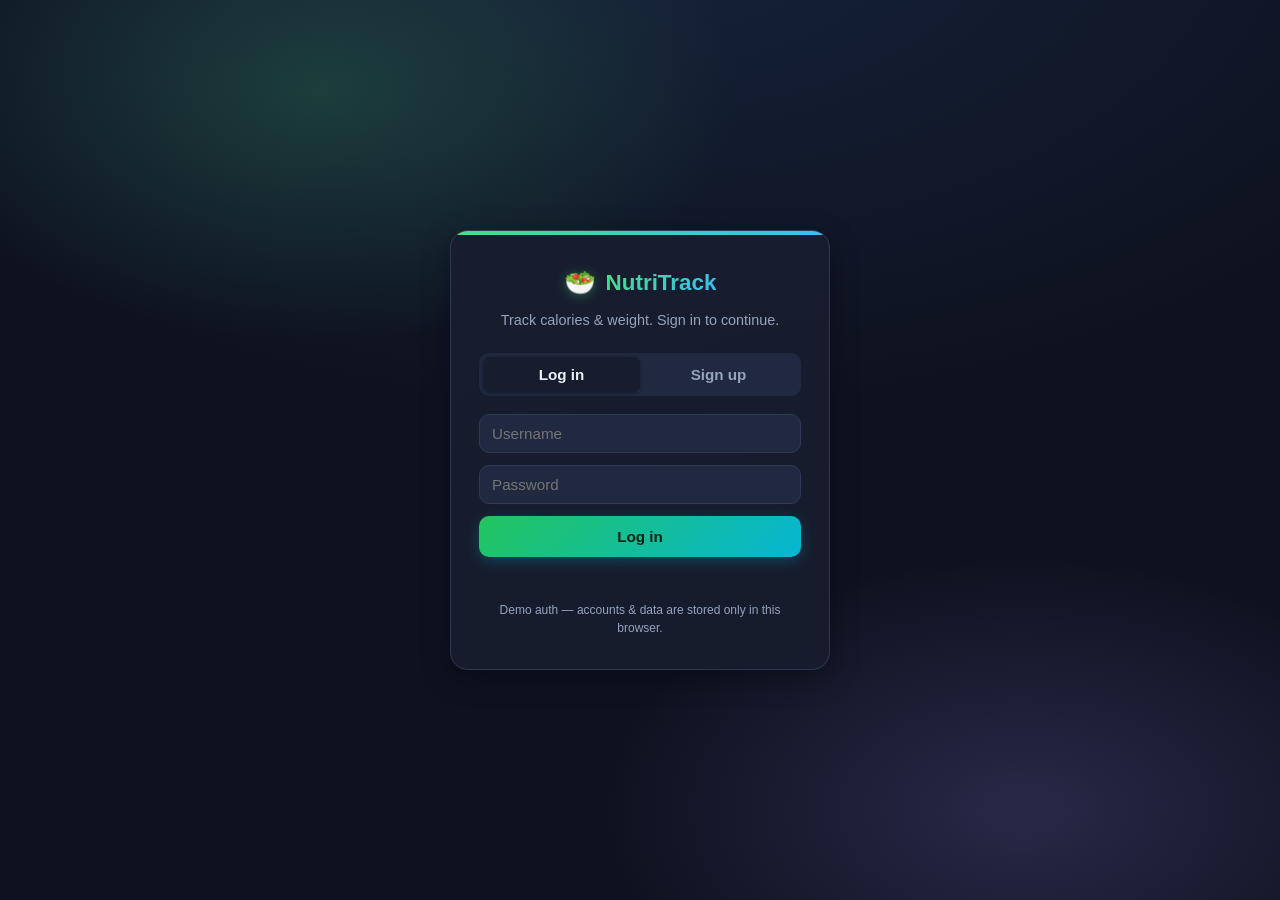
==== frontend/index.html @ 81130058 "Move static site into frontend/ ahead of containerisation" ====
<!DOCTYPE html>
<html lang="en">
<head>
  <meta charset="UTF-8" />
  <meta name="viewport" content="width=device-width, initial-scale=1.0" />
  <title>NutriTrack — Calorie &amp; Weight Tracker</title>
  <link rel="stylesheet" href="styles.css" />
</head>
<body>
  <!-- ===== Auth screen ===== -->
  <div id="authScreen" class="auth-screen">
    <div class="auth-card">
      <div class="auth-brand"><span class="logo">🥗</span><h1>NutriTrack</h1></div>
      <p class="auth-tagline">Track calories &amp; weight. Sign in to continue.</p>

      <div class="auth-tabs">
        <button class="auth-tab active" data-tab="login">Log in</button>
        <button class="auth-tab" data-tab="signup">Sign up</button>
      </div>

      <form id="loginForm" class="auth-form">
        <input type="text" id="loginUser" placeholder="Username" autocomplete="username" required />
        <input type="password" id="loginPass" placeholder="Password" autocomplete="current-password" required />
        <button type="submit" class="primary-btn wide">Log in</button>
        <p class="auth-error" id="loginError"></p>
      </form>

      <form id="signupForm" class="auth-form hidden">
        <input type="text" id="signupUser" placeholder="Username" autocomplete="username" required />
        <input type="password" id="signupPass" placeholder="Password (min 6 chars)" autocomplete="new-password" required />
        <input type="password" id="signupPass2" placeholder="Confirm password" autocomplete="new-password" required />
        <button type="submit" class="primary-btn wide">Create account</button>
        <p class="auth-error" id="signupError"></p>
      </form>

      <p class="auth-note">Demo auth — accounts &amp; data are stored only in this browser.</p>
    </div>
  </div>

  <!-- ===== App ===== -->
  <div id="app" class="hidden">
    <!-- Notification toast (login greeting, save errors, etc.) -->
    <div id="toast" class="toast hidden" role="status" aria-live="polite">
      <span class="toast-ico" id="toastIco">👋</span>
      <span class="toast-text" id="toastText"></span>
      <button class="toast-close" id="toastClose" aria-label="Dismiss">×</button>
    </div>

    <header class="topbar">
      <div class="brand">
        <span class="logo">🥗</span>
        <h1>NutriTrack</h1>
      </div>
      <div class="date-nav">
        <button id="prevDay" class="icon-btn" aria-label="Previous day">‹</button>
        <input type="date" id="datePicker" />
        <button id="nextDay" class="icon-btn" aria-label="Next day">›</button>
        <button id="todayBtn" class="ghost-btn">Today</button>
      </div>
      <div class="user-chip">
        <span class="avatar" id="userAvatar">U</span>
        <span id="userName">user</span>
        <button id="logoutBtn" class="ghost-btn">Log out</button>
      </div>
    </header>

    <!-- Tab navigation -->
    <nav class="tabbar" id="tabbar">
      <button class="tab-btn active" data-tab="today"><span class="tab-ico">📅</span>Today</button>
      <button class="tab-btn" data-tab="analytics"><span class="tab-ico">📈</span>Analytics</button>
      <button class="tab-btn" data-tab="settings"><span class="tab-ico">⚙️</span>Settings</button>
    </nav>

    <main>
      <!-- ===== TODAY ===== -->
      <section class="tab-panel active" id="tab-today">
        <!-- Summary cards -->
        <div class="cards">
          <div class="card">
            <div class="card-label">Consumed</div>
            <div class="card-value"><span id="consumed">0</span><span class="unit">kcal</span></div>
          </div>
          <div class="card">
            <div class="card-label">Goal</div>
            <div class="card-value"><span id="goalValue">2000</span><span class="unit">kcal</span></div>
          </div>
          <div class="card">
            <div class="card-label">Remaining</div>
            <div class="card-value"><span id="remaining">2000</span><span class="unit">kcal</span></div>
          </div>
          <div class="card progress-card">
            <div class="card-label">Daily progress</div>
            <div class="progress-track"><div id="progressBar" class="progress-fill"></div></div>
            <div id="progressText" class="progress-text">0%</div>
          </div>
        </div>

        <div class="columns">
          <!-- Food log -->
          <section class="panel">
            <h2>Food log</h2>
            <form id="foodForm" class="inline-form">
              <input type="text" id="foodName" placeholder="Food (e.g. Banana)" required />
              <input type="number" id="foodCals" placeholder="kcal" min="0" step="1" required />
              <button type="submit" class="primary-btn">Add</button>
            </form>
            <ul id="foodList" class="entry-list"></ul>
            <p id="foodEmpty" class="empty">No food logged for this day yet.</p>
          </section>

          <!-- Weight & BMI -->
          <section class="panel">
            <h2>Weight</h2>
            <form id="weightForm" class="inline-form">
              <input type="number" id="weightValue" placeholder="Weight" min="0" step="0.1" required />
              <select id="weightUnit">
                <option value="kg">kg</option>
                <option value="lb">lb</option>
              </select>
              <button type="submit" class="primary-btn">Log</button>
            </form>

            <div class="weight-stats">
              <div><span class="stat-num" id="latestWeight">—</span><span class="stat-cap">Latest</span></div>
              <div><span class="stat-num" id="weightChange">—</span><span class="stat-cap">Change</span></div>
            </div>

            <!-- BMI gauge -->
            <div class="bmi-card">
              <div class="bmi-head">
                <span class="bmi-title">Body Mass Index</span>
                <span class="bmi-cat-badge" id="bmiCategory">BMI</span>
              </div>
              <div class="bmi-num"><span id="bmiValue">—</span></div>
              <div class="bmi-scale">
                <span class="bmi-zone under"></span>
                <span class="bmi-zone normal"></span>
                <span class="bmi-zone over"></span>
                <span class="bmi-zone obese"></span>
                <span class="bmi-marker" id="bmiMarker"></span>
              </div>
              <div class="bmi-legend">
                <span><i class="dot-under"></i>Under</span>
                <span><i class="dot-normal"></i>Normal</span>
                <span><i class="dot-over"></i>Over</span>
                <span><i class="dot-obese"></i>Obese</span>
              </div>
            </div>

            <div class="chart-wrap">
              <svg id="weightChart" viewBox="0 0 400 180" preserveAspectRatio="none"></svg>
              <p id="weightEmpty" class="empty">Log your weight to see a trend.</p>
            </div>
          </section>
        </div>
      </section>

      <!-- ===== ANALYTICS ===== -->
      <section class="tab-panel" id="tab-analytics">
        <section class="panel">
          <div class="panel-head">
            <h2>Analytics</h2>
            <div class="range-toggle" id="rangeToggle">
              <button data-range="7">7d</button>
              <button data-range="14" class="active">14d</button>
              <button data-range="30">30d</button>
            </div>
          </div>

          <div class="stat-grid" id="statGrid"></div>

          <h3 class="sub">Calorie intake</h3>
          <div class="chart-wrap">
            <svg id="calorieChart" viewBox="0 0 600 220"></svg>
            <p id="calorieEmpty" class="empty">Log some food to see calorie trends.</p>
          </div>

          <h3 class="sub">Weight trend <span class="muted-inline">(line = weight, dashed = 7-day average)</span></h3>
          <div class="chart-wrap">
            <svg id="weightTrendChart" viewBox="0 0 600 220"></svg>
            <p id="weightTrendEmpty" class="empty">Log weight on a few days to see the trend.</p>
          </div>
        </section>
      </section>

      <!-- ===== SETTINGS ===== -->
      <section class="tab-panel" id="tab-settings">
        <section class="panel">
          <h2>Settings</h2>
          <form id="settingsForm" class="settings-form">
            <div class="settings-grid">
              <label class="field">Daily calorie goal
                <input type="number" id="goalInput" min="0" step="50" />
              </label>
              <label class="field">Height (cm)
                <input type="number" id="heightInput" min="0" step="0.1" />
              </label>
              <label class="field">Target weight (optional)
                <input type="number" id="targetWeightInput" min="0" step="0.1" />
              </label>
            </div>
            <div class="settings-actions">
              <button type="submit" class="primary-btn">Save</button>
              <button type="button" id="exportBtn" class="ghost-btn">Export data</button>
            </div>
          </form>
          <div class="danger-zone">
            <div>
              <div class="danger-title">Clear my data</div>
              <p class="danger-desc">Permanently delete all tracked food &amp; weight for this account.</p>
            </div>
            <button type="button" id="clearBtn" class="danger-btn">Clear my data</button>
          </div>
        </section>
      </section>
    </main>
  </div>

  <script src="log.js"></script>
  <script src="auth.js"></script>
  <script src="app.js"></script>
</body>
</html>
---- frontend/styles.css ----
:root {
  --bg: #0e1220;
  --surface: #171d2e;
  --surface-2: #202940;
  --border: #2e3a55;
  --text: #eaf0f7;
  --muted: #95a3bd;
  --accent: #4ade80;
  --accent-dim: #22c55e;
  --danger: #f87171;
  --warn: #f59e0b;
  --info: #60a5fa;
  --violet: #a78bfa;
  --pink: #f472b6;
  --cyan: #38bdf8;
  /* Signature gradients */
  --grad-brand: linear-gradient(135deg, #4ade80, #38bdf8);
  --grad-primary: linear-gradient(135deg, #22c55e, #06b6d4);
  --grad-violet: linear-gradient(135deg, #a78bfa, #f472b6);
  --grad-warm: linear-gradient(135deg, #f59e0b, #f472b6);
  --radius: 14px;
  --radius-sm: 10px;
  --shadow: 0 8px 28px rgba(0, 0, 0, 0.35);
  --maxw: 1040px;
}

* { box-sizing: border-box; margin: 0; padding: 0; }

body {
  font-family: -apple-system, BlinkMacSystemFont, "Segoe UI", Roboto, Helvetica, Arial, sans-serif;
  background:
    radial-gradient(900px 500px at 12% -8%, rgba(74, 222, 128, 0.10), transparent 60%),
    radial-gradient(900px 500px at 100% 0%, rgba(56, 189, 248, 0.10), transparent 55%),
    radial-gradient(1000px 700px at 50% 120%, rgba(167, 139, 250, 0.08), transparent 60%),
    var(--bg);
  background-attachment: fixed;
  color: var(--text);
  line-height: 1.5;
  min-height: 100vh;
}

/* ===== Topbar ===== */
.topbar {
  display: flex;
  align-items: center;
  justify-content: space-between;
  flex-wrap: wrap;
  gap: 12px;
  padding: 16px 24px;
  background: linear-gradient(180deg, rgba(32, 41, 64, 0.75), rgba(23, 29, 46, 0.9));
  backdrop-filter: blur(6px);
  border-bottom: 1px solid var(--border);
  box-shadow: 0 1px 0 rgba(255, 255, 255, 0.03);
}

.brand { display: flex; align-items: center; gap: 10px; }
.brand h1 {
  font-size: 1.35rem; font-weight: 800; letter-spacing: -0.5px;
  background: var(--grad-brand);
  -webkit-background-clip: text; background-clip: text;
  -webkit-text-fill-color: transparent; color: transparent;
}
.logo { font-size: 1.6rem; filter: drop-shadow(0 2px 6px rgba(74, 222, 128, 0.35)); }

.date-nav { display: flex; align-items: center; gap: 8px; }

/* ===== Tab bar ===== */
.tabbar {
  display: flex;
  gap: 4px;
  max-width: var(--maxw);
  margin: 0 auto;
  padding: 12px 24px 0;
  overflow-x: auto;
  scrollbar-width: none;
}
.tabbar::-webkit-scrollbar { display: none; }
.tab-btn {
  display: inline-flex;
  align-items: center;
  gap: 7px;
  background: transparent;
  color: var(--muted);
  font-size: 0.95rem;
  font-weight: 600;
  padding: 11px 18px;
  border-radius: var(--radius-sm) var(--radius-sm) 0 0;
  border-bottom: 2px solid transparent;
  white-space: nowrap;
  transition: color 0.15s ease, background 0.15s ease;
}
.tab-btn:hover { color: var(--text); background: var(--surface); }
.tab-btn.active { color: var(--cyan); border-bottom-color: var(--cyan); background: var(--surface); }
.tab-ico { font-size: 1rem; }

main {
  max-width: var(--maxw);
  margin: 0 auto;
  padding: 24px;
}

/* ===== Tab panels ===== */
.tab-panel { display: none; flex-direction: column; gap: 24px; }
.tab-panel.active { display: flex; }

/* ===== Cards ===== */
.cards {
  display: grid;
  grid-template-columns: repeat(4, 1fr);
  gap: 16px;
}
.card {
  position: relative;
  background: linear-gradient(160deg, var(--surface), rgba(23, 29, 46, 0.7));
  border: 1px solid var(--border);
  border-radius: var(--radius);
  padding: 18px;
  box-shadow: var(--shadow);
  overflow: hidden;
  transition: transform 0.18s ease, border-color 0.18s ease;
}
.card::before {
  content: ""; position: absolute; inset: 0 0 auto 0; height: 3px;
  background: var(--grad-brand);
}
.card:hover { transform: translateY(-2px); border-color: #3c4c6f; }
/* Distinct accent per summary card */
.card:nth-child(1)::before { background: var(--grad-primary); }
.card:nth-child(2)::before { background: var(--grad-violet); }
.card:nth-child(3)::before { background: var(--grad-warm); }
.card:nth-child(4)::before { background: linear-gradient(135deg, #38bdf8, #4ade80); }
.card:nth-child(2) .card-value { color: var(--violet); }
.card:nth-child(3) .card-value { color: var(--warn); }
.card-label { color: var(--muted); font-size: 0.8rem; text-transform: uppercase; letter-spacing: 0.5px; }
.card-value { font-size: 1.8rem; font-weight: 700; margin-top: 6px; }
.card-value .unit { font-size: 0.9rem; color: var(--muted); font-weight: 500; margin-left: 4px; }

.progress-card { display: flex; flex-direction: column; }
.progress-track { height: 10px; background: var(--surface-2); border-radius: 6px; margin: 14px 0 8px; overflow: hidden; }
.progress-fill { height: 100%; width: 0; background: linear-gradient(90deg, #22c55e, #38bdf8); border-radius: 6px; transition: width 0.4s ease; box-shadow: 0 0 12px rgba(56, 189, 248, 0.5); }
.progress-fill.over { background: linear-gradient(90deg, var(--warn), var(--danger)); }
.progress-text { font-size: 0.85rem; color: var(--muted); }

/* ===== Layout columns ===== */
.columns { display: grid; grid-template-columns: 1fr 1fr; gap: 24px; align-items: start; }

.panel {
  background: var(--surface);
  border: 1px solid var(--border);
  border-radius: var(--radius);
  padding: 20px;
  box-shadow: var(--shadow);
}
.panel h2 {
  font-size: 1.05rem; margin-bottom: 16px; font-weight: 700;
  display: flex; align-items: center; gap: 10px;
}
.panel h2::before {
  content: ""; width: 4px; height: 1.05rem; border-radius: 3px;
  background: var(--grad-brand);
}

/* ===== Forms ===== */
.inline-form { display: flex; flex-wrap: wrap; gap: 10px; align-items: flex-end; }
input, select {
  background: var(--surface-2);
  border: 1px solid var(--border);
  color: var(--text);
  padding: 10px 12px;
  border-radius: var(--radius-sm);
  font-size: 0.95rem;
  outline: none;
}
input:focus, select:focus { border-color: var(--cyan); box-shadow: 0 0 0 3px rgba(56, 189, 248, 0.18); }
#foodName { flex: 1 1 140px; }
#foodCals, #weightValue { width: 90px; }
input[type="date"] { color-scheme: dark; }

.field { display: flex; flex-direction: column; gap: 6px; font-size: 0.85rem; color: var(--muted); }
.field input { color: var(--text); }

/* ===== Buttons ===== */
button { cursor: pointer; font-size: 0.95rem; border-radius: var(--radius-sm); border: none; font-family: inherit; }
.primary-btn {
  background: var(--grad-primary); color: #04210f; font-weight: 700; padding: 10px 18px;
  box-shadow: 0 4px 14px rgba(6, 182, 212, 0.28);
  transition: filter 0.15s ease, transform 0.15s ease;
}
.primary-btn:hover { filter: brightness(1.08); transform: translateY(-1px); }
.primary-btn:active { transform: translateY(0); }
.ghost-btn { background: transparent; color: var(--text); border: 1px solid var(--border); padding: 9px 14px; }
.ghost-btn:hover { background: var(--surface-2); }
.danger-btn { background: transparent; color: var(--danger); border: 1px solid var(--danger); padding: 9px 14px; }
.danger-btn:hover { background: rgba(248, 113, 113, 0.12); }
.icon-btn { background: var(--surface-2); color: var(--text); width: 34px; height: 34px; font-size: 1.2rem; line-height: 1; }
.icon-btn:hover { background: var(--border); }

/* ===== Entry list ===== */
.entry-list { list-style: none; margin-top: 14px; display: flex; flex-direction: column; gap: 8px; }
.entry {
  display: flex; align-items: center; justify-content: space-between;
  background: var(--surface-2); border-radius: var(--radius-sm); padding: 10px 14px;
}
.entry-name { font-weight: 500; }
.entry-cals { color: var(--muted); margin-left: auto; margin-right: 12px; }
.entry-del { background: transparent; color: var(--muted); font-size: 1.1rem; padding: 0 4px; }
.entry-del:hover { color: var(--danger); }

.empty { color: var(--muted); font-size: 0.88rem; margin-top: 14px; font-style: italic; }

/* ===== Weight stats ===== */
.weight-stats { display: flex; gap: 28px; margin: 16px 0; }
.weight-stats div { display: flex; flex-direction: column; }
.stat-num { font-size: 1.4rem; font-weight: 700; }
.stat-cap { font-size: 0.75rem; color: var(--muted); text-transform: uppercase; letter-spacing: 0.5px; }
.up { color: var(--danger); }
.down { color: var(--accent); }

/* ===== BMI gauge ===== */
.bmi-card {
  background: var(--surface-2);
  border: 1px solid var(--border);
  border-radius: var(--radius);
  padding: 16px;
  margin: 4px 0 18px;
}
.bmi-head { display: flex; align-items: center; justify-content: space-between; }
.bmi-title { font-size: 0.75rem; text-transform: uppercase; letter-spacing: 0.5px; color: var(--muted); font-weight: 600; }
.bmi-cat-badge {
  font-size: 0.75rem; font-weight: 700; padding: 3px 10px; border-radius: 999px;
  background: var(--border); color: var(--muted);
}
.bmi-cat-badge.under  { background: rgba(96, 165, 250, 0.18); color: #60a5fa; }
.bmi-cat-badge.normal { background: rgba(74, 222, 128, 0.18); color: var(--accent); }
.bmi-cat-badge.over   { background: rgba(245, 158, 11, 0.18); color: var(--warn); }
.bmi-cat-badge.obese  { background: rgba(248, 113, 113, 0.18); color: var(--danger); }

.bmi-num { font-size: 2.2rem; font-weight: 800; line-height: 1.1; margin: 6px 0 14px; letter-spacing: -1px; }

.bmi-scale { position: relative; display: flex; height: 8px; border-radius: 6px; overflow: hidden; }
.bmi-zone { height: 100%; }
.bmi-zone.under  { width: 14%; background: #60a5fa; }
.bmi-zone.normal { width: 26%; background: var(--accent); }
.bmi-zone.over   { width: 20%; background: var(--warn); }
.bmi-zone.obese  { width: 40%; background: var(--danger); }
.bmi-marker {
  position: absolute; top: 50%; left: 0;
  width: 14px; height: 14px; border-radius: 50%;
  background: #fff; border: 2px solid var(--bg);
  transform: translate(-50%, -50%);
  box-shadow: 0 1px 4px rgba(0,0,0,0.5);
  transition: left 0.4s ease;
  display: none;
}
.bmi-legend { display: flex; flex-wrap: wrap; gap: 14px; margin-top: 12px; font-size: 0.72rem; color: var(--muted); }
.bmi-legend span { display: inline-flex; align-items: center; gap: 5px; }
.bmi-legend i { width: 9px; height: 9px; border-radius: 50%; display: inline-block; }
.dot-under  { background: #60a5fa; }
.dot-normal { background: var(--accent); }
.dot-over   { background: var(--warn); }
.dot-obese  { background: var(--danger); }

/* ===== Charts ===== */
.chart-wrap { position: relative; }
#weightChart { width: 100%; height: 180px; display: block; }
#weightChart .line { fill: none; stroke: var(--accent); stroke-width: 2.5; }
#weightChart .area { fill: rgba(74, 222, 128, 0.12); }
#weightChart .dot { fill: var(--accent); }
#weightChart .grid { stroke: var(--border); stroke-width: 1; }

/* ===== Utility ===== */
.hidden { display: none !important; }

/* ===== Auth screen ===== */
.auth-screen {
  position: fixed;
  inset: 0;
  display: flex;
  align-items: center;
  justify-content: center;
  padding: 24px;
  background:
    radial-gradient(700px 420px at 25% 10%, rgba(74, 222, 128, 0.18), transparent 60%),
    radial-gradient(700px 420px at 80% 90%, rgba(167, 139, 250, 0.18), transparent 60%),
    radial-gradient(900px 500px at 50% -10%, #16223a, var(--bg));
}
.auth-card {
  position: relative;
  width: 100%;
  max-width: 380px;
  background: linear-gradient(160deg, var(--surface), rgba(23, 29, 46, 0.85));
  border: 1px solid var(--border);
  border-radius: 18px;
  padding: 32px 28px;
  box-shadow: var(--shadow);
  overflow: hidden;
}
.auth-card::before {
  content: ""; position: absolute; inset: 0 0 auto 0; height: 4px;
  background: var(--grad-brand);
}
.auth-brand { display: flex; align-items: center; gap: 10px; justify-content: center; }
.auth-brand h1 {
  font-size: 1.4rem; font-weight: 800;
  background: var(--grad-brand);
  -webkit-background-clip: text; background-clip: text;
  -webkit-text-fill-color: transparent; color: transparent;
}
.auth-tagline { text-align: center; color: var(--muted); font-size: 0.9rem; margin: 8px 0 22px; }

.auth-tabs { display: flex; background: var(--surface-2); border-radius: var(--radius-sm); padding: 4px; margin-bottom: 18px; }
.auth-tab {
  flex: 1; background: transparent; color: var(--muted);
  padding: 9px; font-weight: 600; border-radius: 7px;
}
.auth-tab.active { background: var(--surface); color: var(--text); box-shadow: 0 1px 4px rgba(0,0,0,0.3); }

.auth-form { display: flex; flex-direction: column; gap: 12px; }
.auth-form input { width: 100%; }
.wide { width: 100%; padding: 12px; }
.auth-error { color: var(--danger); font-size: 0.85rem; min-height: 1em; text-align: center; }
.auth-note { color: var(--muted); font-size: 0.75rem; text-align: center; margin-top: 18px; }

/* ===== User chip ===== */
.user-chip { display: flex; align-items: center; gap: 10px; }
.avatar {
  width: 32px; height: 32px; border-radius: 50%;
  background: var(--grad-violet); color: #1a0b2e;
  display: flex; align-items: center; justify-content: center;
  font-weight: 700; font-size: 0.95rem;
  box-shadow: 0 2px 10px rgba(167, 139, 250, 0.4);
}
#userName { font-weight: 600; font-size: 0.9rem; }

/* ===== Analytics ===== */
.panel-head { display: flex; align-items: center; justify-content: space-between; margin-bottom: 16px; }
.panel-head h2 { margin-bottom: 0; }
.range-toggle { display: flex; background: var(--surface-2); border-radius: 9px; padding: 3px; }
.range-toggle button { background: transparent; color: var(--muted); padding: 6px 12px; font-size: 0.8rem; font-weight: 600; }
.range-toggle button.active { background: var(--surface); color: var(--text); }

.sub { font-size: 0.9rem; font-weight: 600; color: var(--text); margin: 22px 0 10px; }
.muted-inline { color: var(--muted); font-weight: 400; font-size: 0.78rem; }

.stat-grid { display: grid; grid-template-columns: repeat(3, 1fr); gap: 12px; }
.stat-tile {
  position: relative; background: var(--surface-2); border-radius: 11px; padding: 14px;
  border: 1px solid var(--border); overflow: hidden;
}
.stat-tile::before { content: ""; position: absolute; inset: 0 auto 0 0; width: 3px; background: var(--grad-brand); }
.stat-tile:nth-child(3n+1)::before { background: linear-gradient(180deg, #4ade80, #22c55e); }
.stat-tile:nth-child(3n+2)::before { background: linear-gradient(180deg, #38bdf8, #60a5fa); }
.stat-tile:nth-child(3n+3)::before { background: linear-gradient(180deg, #a78bfa, #f472b6); }
.stat-tile-val { font-size: 1.5rem; font-weight: 700; }
.stat-tile-unit { font-size: 0.8rem; color: var(--muted); font-weight: 500; }
.stat-tile-lbl { font-size: 0.75rem; color: var(--muted); text-transform: uppercase; letter-spacing: 0.4px; margin-top: 4px; }

#calorieChart, #weightTrendChart { width: 100%; height: 220px; display: block; }
.bar { fill: var(--cyan); }
.bar.over { fill: var(--pink); }
.goal-line { stroke: var(--muted); stroke-width: 1.5; stroke-dasharray: 5 4; }
.goal-text { fill: var(--muted); }
.axis { fill: var(--muted); font-size: 10px; }
.ma-line { fill: none; stroke: #facc15; stroke-width: 2; stroke-dasharray: 5 4; }

/* ===== Settings ===== */
.settings-form { display: flex; flex-direction: column; gap: 18px; }
.settings-grid { display: grid; grid-template-columns: repeat(3, 1fr); gap: 16px; }
.settings-grid .field input { width: 100%; }
.settings-actions { display: flex; gap: 10px; flex-wrap: wrap; }
.danger-zone {
  display: flex; align-items: center; justify-content: space-between; gap: 16px;
  margin-top: 20px; padding: 16px; flex-wrap: wrap;
  border: 1px solid rgba(248, 113, 113, 0.35); border-radius: var(--radius);
  background: rgba(248, 113, 113, 0.05);
}
.danger-title { font-weight: 600; font-size: 0.95rem; }
.danger-desc { color: var(--muted); font-size: 0.82rem; margin-top: 2px; }

/* ===== Responsive ===== */
@media (max-width: 760px) {
  .cards { grid-template-columns: repeat(2, 1fr); }
  .columns { grid-template-columns: 1fr; }
  .stat-grid { grid-template-columns: repeat(2, 1fr); }
  .settings-grid { grid-template-columns: 1fr; }
  .topbar { flex-direction: column; align-items: stretch; }
  .date-nav { justify-content: center; }
  .user-chip { justify-content: center; }
  main { padding: 18px; }
  .tabbar { padding: 12px 18px 0; }
}

@media (max-width: 420px) {
  .cards { grid-template-columns: 1fr; }
  .stat-grid { grid-template-columns: 1fr; }
}

/* ===== Welcome toast ===== */
.toast {
  position: fixed;
  top: 20px;
  left: 50%;
  z-index: 50;
  display: flex;
  align-items: center;
  gap: 10px;
  max-width: calc(100vw - 32px);
  padding: 12px 14px 12px 16px;
  background: var(--surface-2);
  border: 1px solid var(--border);
  border-left: 3px solid var(--accent);
  border-radius: var(--radius-sm);
  box-shadow: var(--shadow);
  transform: translateX(-50%) translateY(-12px);
  opacity: 0;
  transition: opacity 0.25s ease, transform 0.25s ease;
}
.toast.show {
  opacity: 1;
  transform: translateX(-50%) translateY(0);
}
.toast.hidden { display: none; }
.toast.error { border-left-color: var(--danger); }
.toast-ico { font-size: 1.2rem; }
.toast-text { font-size: 0.92rem; font-weight: 600; }
.toast-close {
  margin-left: 4px;
  border: none;
  background: transparent;
  color: var(--muted);
  font-size: 1.2rem;
  line-height: 1;
  cursor: pointer;
  padding: 0 2px;
}
.toast-close:hover { color: var(--text); }
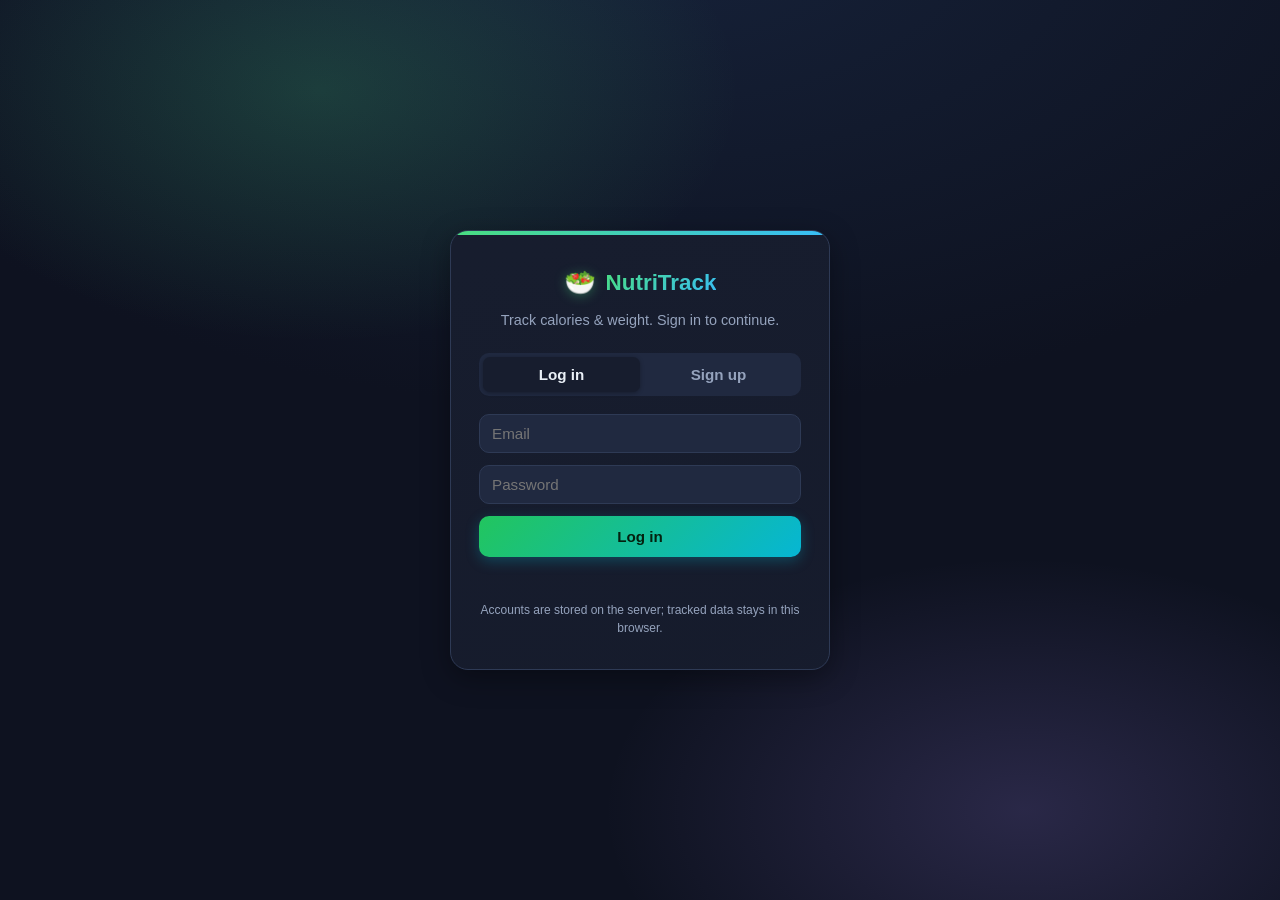
==== commit d4dcc1ec: "Rewrite auth.js to use backend API instead of localStorage" ====
--- a/frontend/index.html
+++ b/frontend/index.html
@@ -19,21 +19,21 @@
       </div>
 
       <form id="loginForm" class="auth-form">
-        <input type="text" id="loginUser" placeholder="Username" autocomplete="username" required />
+        <input type="email" id="loginEmail" placeholder="Email" autocomplete="email" required />
         <input type="password" id="loginPass" placeholder="Password" autocomplete="current-password" required />
         <button type="submit" class="primary-btn wide">Log in</button>
-        <p class="auth-error" id="loginError"></p>
+        <p class="auth-error" id="loginError" role="alert" aria-live="polite"></p>
       </form>
 
       <form id="signupForm" class="auth-form hidden">
-        <input type="text" id="signupUser" placeholder="Username" autocomplete="username" required />
-        <input type="password" id="signupPass" placeholder="Password (min 6 chars)" autocomplete="new-password" required />
+        <input type="email" id="signupEmail" placeholder="Email" autocomplete="email" required />
+        <input type="password" id="signupPass" placeholder="Password (min 8 chars)" autocomplete="new-password" minlength="8" required />
         <input type="password" id="signupPass2" placeholder="Confirm password" autocomplete="new-password" required />
         <button type="submit" class="primary-btn wide">Create account</button>
-        <p class="auth-error" id="signupError"></p>
+        <p class="auth-error" id="signupError" role="alert" aria-live="polite"></p>
       </form>
 
-      <p class="auth-note">Demo auth — accounts &amp; data are stored only in this browser.</p>
+      <p class="auth-note">Accounts are stored on the server; tracked data stays in this browser.</p>
     </div>
   </div>
 
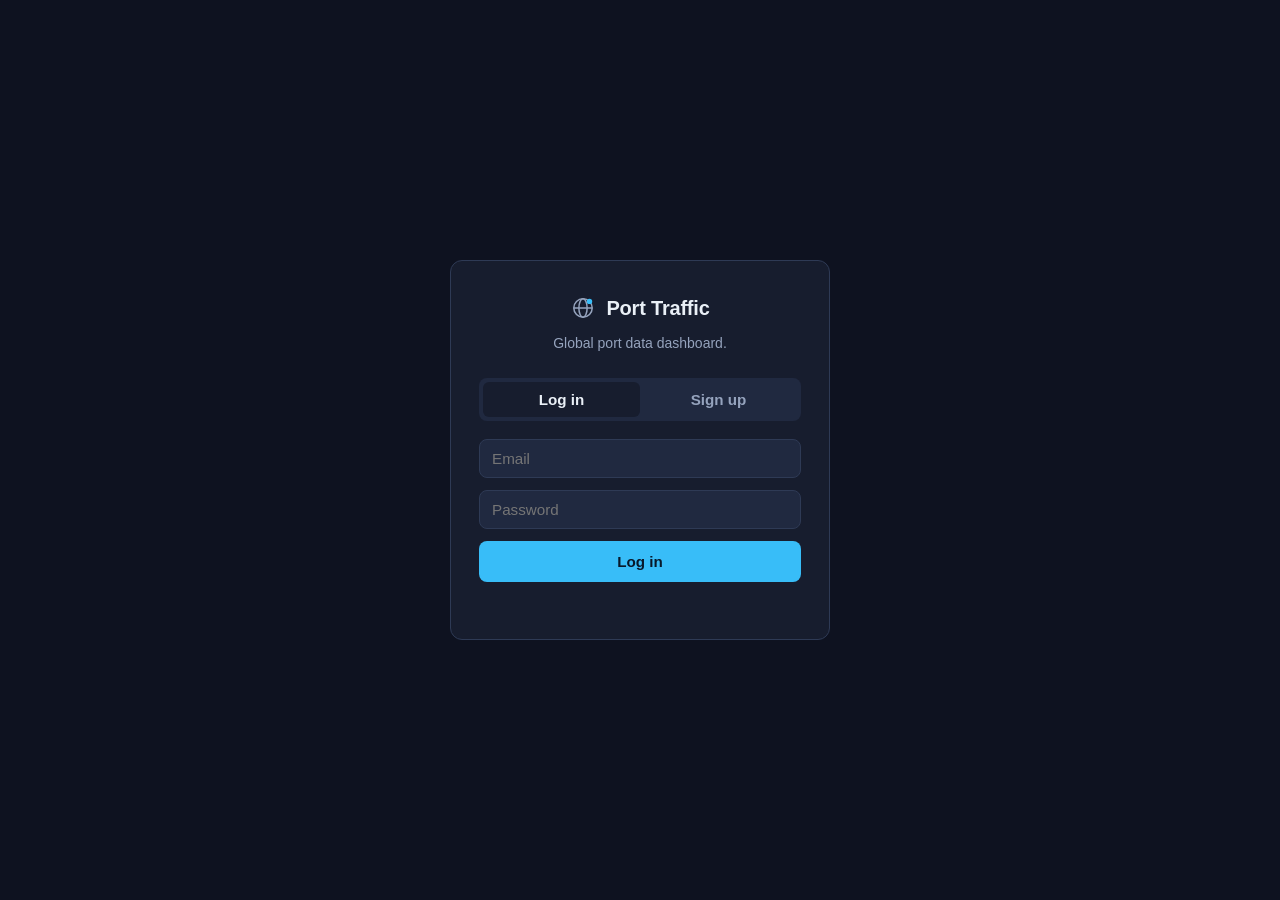
==== commit 78920d8b: "Rebrand auth screen, add country modal and comparison card - Auth screen and log.js rebranded from N" ====
--- a/frontend/index.html
+++ b/frontend/index.html
@@ -3,15 +3,23 @@
 <head>
   <meta charset="UTF-8" />
   <meta name="viewport" content="width=device-width, initial-scale=1.0" />
-  <title>NutriTrack — Calorie &amp; Weight Tracker</title>
+  <title>Port Traffic — Global Port Data</title>
   <link rel="stylesheet" href="styles.css" />
 </head>
 <body>
   <!-- ===== Auth screen ===== -->
   <div id="authScreen" class="auth-screen">
     <div class="auth-card">
-      <div class="auth-brand"><span class="logo">🥗</span><h1>NutriTrack</h1></div>
-      <p class="auth-tagline">Track calories &amp; weight. Sign in to continue.</p>
+      <div class="auth-brand">
+        <span class="logo"><svg viewBox="0 0 24 24" fill="none" aria-hidden="true">
+            <circle cx="12" cy="12" r="8.5" class="mark-globe" />
+            <ellipse cx="12" cy="12" rx="3.8" ry="8.5" class="mark-globe" />
+            <path d="M3.6 12h16.8" class="mark-globe" />
+            <circle cx="18" cy="5.9" r="2.5" class="mark-node" />
+          </svg></span>
+        <h1>Port Traffic</h1>
+      </div>
+      <p class="auth-tagline">Global port data dashboard.</p>
 
       <div class="auth-tabs">
         <button class="auth-tab active" data-tab="login">Log in</button>
@@ -32,8 +40,6 @@
         <button type="submit" class="primary-btn wide">Create account</button>
         <p class="auth-error" id="signupError" role="alert" aria-live="polite"></p>
       </form>
-
-      <p class="auth-note">Accounts are stored on the server; tracked data stays in this browser.</p>
     </div>
   </div>
 
@@ -48,176 +54,82 @@
 
     <header class="topbar">
       <div class="brand">
-        <span class="logo">🥗</span>
-        <h1>NutriTrack</h1>
+        <span class="brand-mark"><svg viewBox="0 0 24 24" fill="none" aria-hidden="true">
+          <circle cx="12" cy="12" r="8.5" class="mark-globe" />
+          <ellipse cx="12" cy="12" rx="3.8" ry="8.5" class="mark-globe" />
+          <path d="M3.6 12h16.8" class="mark-globe" />
+          <circle cx="18" cy="5.9" r="2.5" class="mark-node" />
+        </svg></span>
+        <span class="brand-name">Port Traffic</span>
       </div>
-      <div class="date-nav">
-        <button id="prevDay" class="icon-btn" aria-label="Previous day">‹</button>
-        <input type="date" id="datePicker" />
-        <button id="nextDay" class="icon-btn" aria-label="Next day">›</button>
-        <button id="todayBtn" class="ghost-btn">Today</button>
-      </div>
-      <div class="user-chip">
+      <div class="topbar-right">
         <span class="avatar" id="userAvatar">U</span>
         <span id="userName">user</span>
         <button id="logoutBtn" class="ghost-btn">Log out</button>
       </div>
     </header>
 
-    <!-- Tab navigation -->
-    <nav class="tabbar" id="tabbar">
-      <button class="tab-btn active" data-tab="today"><span class="tab-ico">📅</span>Today</button>
-      <button class="tab-btn" data-tab="analytics"><span class="tab-ico">📈</span>Analytics</button>
-      <button class="tab-btn" data-tab="settings"><span class="tab-ico">⚙️</span>Settings</button>
-    </nav>
+    <main>
+      <section class="panel">
+        <h2>Container throughput by country</h2>
+        <p class="panel-sub" id="chartSub">Loading&hellip;</p>
+        <div class="chart-controls">
+          <select id="regionFilter" aria-label="Filter by region">
+            <option value="">All regions</option>
+          </select>
+          <input type="search" id="countrySearch" aria-label="Find a country"
+                 placeholder="Find a country&hellip;" autocomplete="off" />
+        </div>
+        <svg id="topCountriesChart" viewBox="0 0 600 320"></svg>
+      </section>
 
-    <main>
-      <!-- ===== TODAY ===== -->
-      <section class="tab-panel active" id="tab-today">
-        <!-- Summary cards -->
-        <div class="cards">
-          <div class="card">
-            <div class="card-label">Consumed</div>
-            <div class="card-value"><span id="consumed">0</span><span class="unit">kcal</span></div>
-          </div>
-          <div class="card">
-            <div class="card-label">Goal</div>
-            <div class="card-value"><span id="goalValue">2000</span><span class="unit">kcal</span></div>
-          </div>
-          <div class="card">
-            <div class="card-label">Remaining</div>
-            <div class="card-value"><span id="remaining">2000</span><span class="unit">kcal</span></div>
-          </div>
-          <div class="card progress-card">
-            <div class="card-label">Daily progress</div>
-            <div class="progress-track"><div id="progressBar" class="progress-fill"></div></div>
-            <div id="progressText" class="progress-text">0%</div>
+      <section class="panel">
+        <h2>Compare countries</h2>
+        <p class="panel-sub" id="compareSub">Loading&hellip;</p>
+        <div class="chart-controls">
+          <select id="compareAdd" aria-label="Add a country to compare">
+            <option value="">Add a country&hellip;</option>
+          </select>
+          <div class="segmented" id="compareMeasure" role="group" aria-label="Measure">
+            <button type="button" class="seg" data-measure="indexed" aria-pressed="true">Indexed</button>
+            <button type="button" class="seg" data-measure="absolute" aria-pressed="false">Absolute TEU</button>
           </div>
         </div>
-
-        <div class="columns">
-          <!-- Food log -->
-          <section class="panel">
-            <h2>Food log</h2>
-            <form id="foodForm" class="inline-form">
-              <input type="text" id="foodName" placeholder="Food (e.g. Banana)" required />
-              <input type="number" id="foodCals" placeholder="kcal" min="0" step="1" required />
-              <button type="submit" class="primary-btn">Add</button>
-            </form>
-            <ul id="foodList" class="entry-list"></ul>
-            <p id="foodEmpty" class="empty">No food logged for this day yet.</p>
-          </section>
-
-          <!-- Weight & BMI -->
-          <section class="panel">
-            <h2>Weight</h2>
-            <form id="weightForm" class="inline-form">
-              <input type="number" id="weightValue" placeholder="Weight" min="0" step="0.1" required />
-              <select id="weightUnit">
-                <option value="kg">kg</option>
-                <option value="lb">lb</option>
-              </select>
-              <button type="submit" class="primary-btn">Log</button>
-            </form>
-
-            <div class="weight-stats">
-              <div><span class="stat-num" id="latestWeight">—</span><span class="stat-cap">Latest</span></div>
-              <div><span class="stat-num" id="weightChange">—</span><span class="stat-cap">Change</span></div>
-            </div>
-
-            <!-- BMI gauge -->
-            <div class="bmi-card">
-              <div class="bmi-head">
-                <span class="bmi-title">Body Mass Index</span>
-                <span class="bmi-cat-badge" id="bmiCategory">BMI</span>
-              </div>
-              <div class="bmi-num"><span id="bmiValue">—</span></div>
-              <div class="bmi-scale">
-                <span class="bmi-zone under"></span>
-                <span class="bmi-zone normal"></span>
-                <span class="bmi-zone over"></span>
-                <span class="bmi-zone obese"></span>
-                <span class="bmi-marker" id="bmiMarker"></span>
-              </div>
-              <div class="bmi-legend">
-                <span><i class="dot-under"></i>Under</span>
-                <span><i class="dot-normal"></i>Normal</span>
-                <span><i class="dot-over"></i>Over</span>
-                <span><i class="dot-obese"></i>Obese</span>
-              </div>
-            </div>
-
-            <div class="chart-wrap">
-              <svg id="weightChart" viewBox="0 0 400 180" preserveAspectRatio="none"></svg>
-              <p id="weightEmpty" class="empty">Log your weight to see a trend.</p>
-            </div>
-          </section>
+        <ul class="chips" id="compareChips"></ul>
+        <div class="chart-wrap">
+          <svg id="compareChart" viewBox="0 0 720 340"></svg>
+          <div class="chart-tip hidden" id="compareTip" role="status" aria-live="polite"></div>
         </div>
       </section>
 
-      <!-- ===== ANALYTICS ===== -->
-      <section class="tab-panel" id="tab-analytics">
-        <section class="panel">
-          <div class="panel-head">
-            <h2>Analytics</h2>
-            <div class="range-toggle" id="rangeToggle">
-              <button data-range="7">7d</button>
-              <button data-range="14" class="active">14d</button>
-              <button data-range="30">30d</button>
-            </div>
-          </div>
-
-          <div class="stat-grid" id="statGrid"></div>
-
-          <h3 class="sub">Calorie intake</h3>
-          <div class="chart-wrap">
-            <svg id="calorieChart" viewBox="0 0 600 220"></svg>
-            <p id="calorieEmpty" class="empty">Log some food to see calorie trends.</p>
-          </div>
-
-          <h3 class="sub">Weight trend <span class="muted-inline">(line = weight, dashed = 7-day average)</span></h3>
-          <div class="chart-wrap">
-            <svg id="weightTrendChart" viewBox="0 0 600 220"></svg>
-            <p id="weightTrendEmpty" class="empty">Log weight on a few days to see the trend.</p>
-          </div>
-        </section>
-      </section>
-
-      <!-- ===== SETTINGS ===== -->
-      <section class="tab-panel" id="tab-settings">
-        <section class="panel">
-          <h2>Settings</h2>
-          <form id="settingsForm" class="settings-form">
-            <div class="settings-grid">
-              <label class="field">Daily calorie goal
-                <input type="number" id="goalInput" min="0" step="50" />
-              </label>
-              <label class="field">Height (cm)
-                <input type="number" id="heightInput" min="0" step="0.1" />
-              </label>
-              <label class="field">Target weight (optional)
-                <input type="number" id="targetWeightInput" min="0" step="0.1" />
-              </label>
-            </div>
-            <div class="settings-actions">
-              <button type="submit" class="primary-btn">Save</button>
-              <button type="button" id="exportBtn" class="ghost-btn">Export data</button>
-            </div>
-          </form>
-          <div class="danger-zone">
-            <div>
-              <div class="danger-title">Clear my data</div>
-              <p class="danger-desc">Permanently delete all tracked food &amp; weight for this account.</p>
-            </div>
-            <button type="button" id="clearBtn" class="danger-btn">Clear my data</button>
-          </div>
-        </section>
+      <section class="panel">
+        <h2>Regional throughput over time</h2>
+        <p class="panel-sub" id="regionSub">Loading&hellip;</p>
+        <div class="chart-wrap">
+          <svg id="regionsChart" viewBox="0 0 720 340"></svg>
+          <div class="chart-tip hidden" id="regionTip" role="status" aria-live="polite"></div>
+        </div>
+        <ul class="legend" id="regionLegend"></ul>
       </section>
     </main>
+
+    <!-- Country detail. Opened from a bar in the per-country chart; a panel
+         further down the page was too easy to miss. -->
+    <div id="countryModal" class="modal-backdrop hidden" role="dialog" aria-modal="true" aria-labelledby="countryTitle">
+      <section class="panel modal-panel" id="countryPanel">
+        <button class="modal-close" id="countryClose" aria-label="Close country detail">×</button>
+        <h2 id="countryTitle">Country time series</h2>
+        <p class="panel-sub" id="countrySub">Loading&hellip;</p>
+        <div class="chart-wrap">
+          <svg id="countryChart" viewBox="0 0 720 260"></svg>
+          <div class="chart-tip hidden" id="countryTip" role="status" aria-live="polite"></div>
+        </div>
+      </section>
+    </div>
   </div>
 
   <script src="log.js"></script>
   <script src="auth.js"></script>
-  <script src="app.js"></script>
+  <script src="dashboard.js"></script>
 </body>
 </html>
--- a/frontend/styles.css
+++ b/frontend/styles.css
@@ -5,22 +5,15 @@
   --border: #2e3a55;
   --text: #eaf0f7;
   --muted: #95a3bd;
+  --danger: #f87171;
+  --info: #60a5fa;
+  --cyan: #38bdf8;
+  /* Selected state in the bar chart. Kept distinct from --cyan so a selected
+     bar is unmistakable against its neighbours. */
   --accent: #4ade80;
-  --accent-dim: #22c55e;
-  --danger: #f87171;
-  --warn: #f59e0b;
-  --info: #60a5fa;
-  --violet: #a78bfa;
-  --pink: #f472b6;
-  --cyan: #38bdf8;
-  /* Signature gradients */
-  --grad-brand: linear-gradient(135deg, #4ade80, #38bdf8);
-  --grad-primary: linear-gradient(135deg, #22c55e, #06b6d4);
-  --grad-violet: linear-gradient(135deg, #a78bfa, #f472b6);
-  --grad-warm: linear-gradient(135deg, #f59e0b, #f472b6);
-  --radius: 14px;
-  --radius-sm: 10px;
-  --shadow: 0 8px 28px rgba(0, 0, 0, 0.35);
+  --radius: 12px;
+  --radius-sm: 8px;
+  --shadow: 0 1px 3px rgba(0, 0, 0, 0.28);
   --maxw: 1040px;
 }
 
@@ -28,12 +21,7 @@
 
 body {
   font-family: -apple-system, BlinkMacSystemFont, "Segoe UI", Roboto, Helvetica, Arial, sans-serif;
-  background:
-    radial-gradient(900px 500px at 12% -8%, rgba(74, 222, 128, 0.10), transparent 60%),
-    radial-gradient(900px 500px at 100% 0%, rgba(56, 189, 248, 0.10), transparent 55%),
-    radial-gradient(1000px 700px at 50% 120%, rgba(167, 139, 250, 0.08), transparent 60%),
-    var(--bg);
-  background-attachment: fixed;
+  background: var(--bg);
   color: var(--text);
   line-height: 1.5;
   min-height: 100vh;
@@ -46,122 +34,46 @@
   justify-content: space-between;
   flex-wrap: wrap;
   gap: 12px;
-  padding: 16px 24px;
-  background: linear-gradient(180deg, rgba(32, 41, 64, 0.75), rgba(23, 29, 46, 0.9));
-  backdrop-filter: blur(6px);
+  padding: 14px 24px;
+  background: var(--surface);
   border-bottom: 1px solid var(--border);
-  box-shadow: 0 1px 0 rgba(255, 255, 255, 0.03);
 }
 
 .brand { display: flex; align-items: center; gap: 10px; }
-.brand h1 {
-  font-size: 1.35rem; font-weight: 800; letter-spacing: -0.5px;
-  background: var(--grad-brand);
-  -webkit-background-clip: text; background-clip: text;
-  -webkit-text-fill-color: transparent; color: transparent;
-}
-.logo { font-size: 1.6rem; filter: drop-shadow(0 2px 6px rgba(74, 222, 128, 0.35)); }
-
-.date-nav { display: flex; align-items: center; gap: 8px; }
-
-/* ===== Tab bar ===== */
-.tabbar {
-  display: flex;
-  gap: 4px;
-  max-width: var(--maxw);
-  margin: 0 auto;
-  padding: 12px 24px 0;
-  overflow-x: auto;
-  scrollbar-width: none;
-}
-.tabbar::-webkit-scrollbar { display: none; }
-.tab-btn {
-  display: inline-flex;
-  align-items: center;
-  gap: 7px;
-  background: transparent;
-  color: var(--muted);
-  font-size: 0.95rem;
-  font-weight: 600;
-  padding: 11px 18px;
-  border-radius: var(--radius-sm) var(--radius-sm) 0 0;
-  border-bottom: 2px solid transparent;
-  white-space: nowrap;
-  transition: color 0.15s ease, background 0.15s ease;
-}
-.tab-btn:hover { color: var(--text); background: var(--surface); }
-.tab-btn.active { color: var(--cyan); border-bottom-color: var(--cyan); background: var(--surface); }
-.tab-ico { font-size: 1rem; }
+.brand-name { font-size: 1.05rem; font-weight: 600; letter-spacing: -0.1px; color: var(--text); }
+
+/* Shared brand mark. The globe reads as the whole dataset; the single filled
+   node is the one accent on the page's chrome. */
+.brand-mark, .logo { display: inline-flex; }
+.brand-mark svg { width: 22px; height: 22px; }
+.logo svg { width: 26px; height: 26px; }
+.mark-globe { stroke: var(--muted); stroke-width: 1.4; }
+.mark-node { fill: var(--cyan); }
 
 main {
   max-width: var(--maxw);
   margin: 0 auto;
-  padding: 24px;
-}
-
-/* ===== Tab panels ===== */
-.tab-panel { display: none; flex-direction: column; gap: 24px; }
-.tab-panel.active { display: flex; }
-
-/* ===== Cards ===== */
-.cards {
-  display: grid;
-  grid-template-columns: repeat(4, 1fr);
-  gap: 16px;
-}
-.card {
-  position: relative;
-  background: linear-gradient(160deg, var(--surface), rgba(23, 29, 46, 0.7));
-  border: 1px solid var(--border);
-  border-radius: var(--radius);
-  padding: 18px;
-  box-shadow: var(--shadow);
-  overflow: hidden;
-  transition: transform 0.18s ease, border-color 0.18s ease;
-}
-.card::before {
-  content: ""; position: absolute; inset: 0 0 auto 0; height: 3px;
-  background: var(--grad-brand);
-}
-.card:hover { transform: translateY(-2px); border-color: #3c4c6f; }
-/* Distinct accent per summary card */
-.card:nth-child(1)::before { background: var(--grad-primary); }
-.card:nth-child(2)::before { background: var(--grad-violet); }
-.card:nth-child(3)::before { background: var(--grad-warm); }
-.card:nth-child(4)::before { background: linear-gradient(135deg, #38bdf8, #4ade80); }
-.card:nth-child(2) .card-value { color: var(--violet); }
-.card:nth-child(3) .card-value { color: var(--warn); }
-.card-label { color: var(--muted); font-size: 0.8rem; text-transform: uppercase; letter-spacing: 0.5px; }
-.card-value { font-size: 1.8rem; font-weight: 700; margin-top: 6px; }
-.card-value .unit { font-size: 0.9rem; color: var(--muted); font-weight: 500; margin-left: 4px; }
-
-.progress-card { display: flex; flex-direction: column; }
-.progress-track { height: 10px; background: var(--surface-2); border-radius: 6px; margin: 14px 0 8px; overflow: hidden; }
-.progress-fill { height: 100%; width: 0; background: linear-gradient(90deg, #22c55e, #38bdf8); border-radius: 6px; transition: width 0.4s ease; box-shadow: 0 0 12px rgba(56, 189, 248, 0.5); }
-.progress-fill.over { background: linear-gradient(90deg, var(--warn), var(--danger)); }
-.progress-text { font-size: 0.85rem; color: var(--muted); }
-
-/* ===== Layout columns ===== */
-.columns { display: grid; grid-template-columns: 1fr 1fr; gap: 24px; align-items: start; }
-
+  padding: 32px 24px 56px;
+  /* The two charts are different grains; the gap keeps them from reading as
+     one continuous panel. */
+  display: flex;
+  flex-direction: column;
+  gap: 40px;
+}
+
+/* ===== Panels ===== */
 .panel {
   background: var(--surface);
   border: 1px solid var(--border);
   border-radius: var(--radius);
-  padding: 20px;
-  box-shadow: var(--shadow);
+  padding: 22px;
 }
 .panel h2 {
-  font-size: 1.05rem; margin-bottom: 16px; font-weight: 700;
-  display: flex; align-items: center; gap: 10px;
-}
-.panel h2::before {
-  content: ""; width: 4px; height: 1.05rem; border-radius: 3px;
-  background: var(--grad-brand);
-}
+  font-size: 1rem; margin-bottom: 14px; font-weight: 600; letter-spacing: -0.1px;
+}
+.panel-sub { color: var(--muted); font-size: 0.85rem; margin: -8px 0 16px; }
 
 /* ===== Forms ===== */
-.inline-form { display: flex; flex-wrap: wrap; gap: 10px; align-items: flex-end; }
 input, select {
   background: var(--surface-2);
   border: 1px solid var(--border);
@@ -172,101 +84,19 @@
   outline: none;
 }
 input:focus, select:focus { border-color: var(--cyan); box-shadow: 0 0 0 3px rgba(56, 189, 248, 0.18); }
-#foodName { flex: 1 1 140px; }
-#foodCals, #weightValue { width: 90px; }
-input[type="date"] { color-scheme: dark; }
-
-.field { display: flex; flex-direction: column; gap: 6px; font-size: 0.85rem; color: var(--muted); }
-.field input { color: var(--text); }
 
 /* ===== Buttons ===== */
 button { cursor: pointer; font-size: 0.95rem; border-radius: var(--radius-sm); border: none; font-family: inherit; }
 .primary-btn {
-  background: var(--grad-primary); color: #04210f; font-weight: 700; padding: 10px 18px;
-  box-shadow: 0 4px 14px rgba(6, 182, 212, 0.28);
-  transition: filter 0.15s ease, transform 0.15s ease;
-}
-.primary-btn:hover { filter: brightness(1.08); transform: translateY(-1px); }
-.primary-btn:active { transform: translateY(0); }
-.ghost-btn { background: transparent; color: var(--text); border: 1px solid var(--border); padding: 9px 14px; }
+  background: var(--cyan); color: #08192b; font-weight: 600; padding: 10px 18px;
+  transition: background 0.15s ease;
+}
+.primary-btn:hover { background: #5cc9fa; }
+.ghost-btn {
+  background: transparent; color: var(--text); border: 1px solid var(--border);
+  padding: 7px 12px; font-size: 0.85rem;
+}
 .ghost-btn:hover { background: var(--surface-2); }
-.danger-btn { background: transparent; color: var(--danger); border: 1px solid var(--danger); padding: 9px 14px; }
-.danger-btn:hover { background: rgba(248, 113, 113, 0.12); }
-.icon-btn { background: var(--surface-2); color: var(--text); width: 34px; height: 34px; font-size: 1.2rem; line-height: 1; }
-.icon-btn:hover { background: var(--border); }
-
-/* ===== Entry list ===== */
-.entry-list { list-style: none; margin-top: 14px; display: flex; flex-direction: column; gap: 8px; }
-.entry {
-  display: flex; align-items: center; justify-content: space-between;
-  background: var(--surface-2); border-radius: var(--radius-sm); padding: 10px 14px;
-}
-.entry-name { font-weight: 500; }
-.entry-cals { color: var(--muted); margin-left: auto; margin-right: 12px; }
-.entry-del { background: transparent; color: var(--muted); font-size: 1.1rem; padding: 0 4px; }
-.entry-del:hover { color: var(--danger); }
-
-.empty { color: var(--muted); font-size: 0.88rem; margin-top: 14px; font-style: italic; }
-
-/* ===== Weight stats ===== */
-.weight-stats { display: flex; gap: 28px; margin: 16px 0; }
-.weight-stats div { display: flex; flex-direction: column; }
-.stat-num { font-size: 1.4rem; font-weight: 700; }
-.stat-cap { font-size: 0.75rem; color: var(--muted); text-transform: uppercase; letter-spacing: 0.5px; }
-.up { color: var(--danger); }
-.down { color: var(--accent); }
-
-/* ===== BMI gauge ===== */
-.bmi-card {
-  background: var(--surface-2);
-  border: 1px solid var(--border);
-  border-radius: var(--radius);
-  padding: 16px;
-  margin: 4px 0 18px;
-}
-.bmi-head { display: flex; align-items: center; justify-content: space-between; }
-.bmi-title { font-size: 0.75rem; text-transform: uppercase; letter-spacing: 0.5px; color: var(--muted); font-weight: 600; }
-.bmi-cat-badge {
-  font-size: 0.75rem; font-weight: 700; padding: 3px 10px; border-radius: 999px;
-  background: var(--border); color: var(--muted);
-}
-.bmi-cat-badge.under  { background: rgba(96, 165, 250, 0.18); color: #60a5fa; }
-.bmi-cat-badge.normal { background: rgba(74, 222, 128, 0.18); color: var(--accent); }
-.bmi-cat-badge.over   { background: rgba(245, 158, 11, 0.18); color: var(--warn); }
-.bmi-cat-badge.obese  { background: rgba(248, 113, 113, 0.18); color: var(--danger); }
-
-.bmi-num { font-size: 2.2rem; font-weight: 800; line-height: 1.1; margin: 6px 0 14px; letter-spacing: -1px; }
-
-.bmi-scale { position: relative; display: flex; height: 8px; border-radius: 6px; overflow: hidden; }
-.bmi-zone { height: 100%; }
-.bmi-zone.under  { width: 14%; background: #60a5fa; }
-.bmi-zone.normal { width: 26%; background: var(--accent); }
-.bmi-zone.over   { width: 20%; background: var(--warn); }
-.bmi-zone.obese  { width: 40%; background: var(--danger); }
-.bmi-marker {
-  position: absolute; top: 50%; left: 0;
-  width: 14px; height: 14px; border-radius: 50%;
-  background: #fff; border: 2px solid var(--bg);
-  transform: translate(-50%, -50%);
-  box-shadow: 0 1px 4px rgba(0,0,0,0.5);
-  transition: left 0.4s ease;
-  display: none;
-}
-.bmi-legend { display: flex; flex-wrap: wrap; gap: 14px; margin-top: 12px; font-size: 0.72rem; color: var(--muted); }
-.bmi-legend span { display: inline-flex; align-items: center; gap: 5px; }
-.bmi-legend i { width: 9px; height: 9px; border-radius: 50%; display: inline-block; }
-.dot-under  { background: #60a5fa; }
-.dot-normal { background: var(--accent); }
-.dot-over   { background: var(--warn); }
-.dot-obese  { background: var(--danger); }
-
-/* ===== Charts ===== */
-.chart-wrap { position: relative; }
-#weightChart { width: 100%; height: 180px; display: block; }
-#weightChart .line { fill: none; stroke: var(--accent); stroke-width: 2.5; }
-#weightChart .area { fill: rgba(74, 222, 128, 0.12); }
-#weightChart .dot { fill: var(--accent); }
-#weightChart .grid { stroke: var(--border); stroke-width: 1; }
 
 /* ===== Utility ===== */
 .hidden { display: none !important; }
@@ -279,120 +109,160 @@
   align-items: center;
   justify-content: center;
   padding: 24px;
-  background:
-    radial-gradient(700px 420px at 25% 10%, rgba(74, 222, 128, 0.18), transparent 60%),
-    radial-gradient(700px 420px at 80% 90%, rgba(167, 139, 250, 0.18), transparent 60%),
-    radial-gradient(900px 500px at 50% -10%, #16223a, var(--bg));
+  background: var(--bg);
 }
 .auth-card {
   position: relative;
   width: 100%;
   max-width: 380px;
-  background: linear-gradient(160deg, var(--surface), rgba(23, 29, 46, 0.85));
-  border: 1px solid var(--border);
-  border-radius: 18px;
+  background: var(--surface);
+  border: 1px solid var(--border);
+  border-radius: var(--radius);
   padding: 32px 28px;
-  box-shadow: var(--shadow);
-  overflow: hidden;
-}
-.auth-card::before {
-  content: ""; position: absolute; inset: 0 0 auto 0; height: 4px;
-  background: var(--grad-brand);
 }
 .auth-brand { display: flex; align-items: center; gap: 10px; justify-content: center; }
-.auth-brand h1 {
-  font-size: 1.4rem; font-weight: 800;
-  background: var(--grad-brand);
-  -webkit-background-clip: text; background-clip: text;
-  -webkit-text-fill-color: transparent; color: transparent;
-}
-.auth-tagline { text-align: center; color: var(--muted); font-size: 0.9rem; margin: 8px 0 22px; }
+.auth-brand h1 { font-size: 1.25rem; font-weight: 600; letter-spacing: -0.2px; color: var(--text); }
+.auth-tagline { text-align: center; color: var(--muted); font-size: 0.875rem; margin: 10px 0 24px; }
 
 .auth-tabs { display: flex; background: var(--surface-2); border-radius: var(--radius-sm); padding: 4px; margin-bottom: 18px; }
 .auth-tab {
   flex: 1; background: transparent; color: var(--muted);
-  padding: 9px; font-weight: 600; border-radius: 7px;
-}
-.auth-tab.active { background: var(--surface); color: var(--text); box-shadow: 0 1px 4px rgba(0,0,0,0.3); }
+  padding: 9px; font-weight: 600; border-radius: 6px;
+}
+.auth-tab.active { background: var(--surface); color: var(--text); }
 
 .auth-form { display: flex; flex-direction: column; gap: 12px; }
 .auth-form input { width: 100%; }
 .wide { width: 100%; padding: 12px; }
 .auth-error { color: var(--danger); font-size: 0.85rem; min-height: 1em; text-align: center; }
-.auth-note { color: var(--muted); font-size: 0.75rem; text-align: center; margin-top: 18px; }
 
 /* ===== User chip ===== */
-.user-chip { display: flex; align-items: center; gap: 10px; }
+.topbar-right { display: flex; align-items: center; gap: 10px; }
 .avatar {
-  width: 32px; height: 32px; border-radius: 50%;
-  background: var(--grad-violet); color: #1a0b2e;
+  width: 28px; height: 28px; border-radius: 50%;
+  background: var(--surface-2); border: 1px solid var(--border); color: var(--muted);
   display: flex; align-items: center; justify-content: center;
-  font-weight: 700; font-size: 0.95rem;
-  box-shadow: 0 2px 10px rgba(167, 139, 250, 0.4);
-}
-#userName { font-weight: 600; font-size: 0.9rem; }
-
-/* ===== Analytics ===== */
-.panel-head { display: flex; align-items: center; justify-content: space-between; margin-bottom: 16px; }
-.panel-head h2 { margin-bottom: 0; }
-.range-toggle { display: flex; background: var(--surface-2); border-radius: 9px; padding: 3px; }
-.range-toggle button { background: transparent; color: var(--muted); padding: 6px 12px; font-size: 0.8rem; font-weight: 600; }
-.range-toggle button.active { background: var(--surface); color: var(--text); }
-
-.sub { font-size: 0.9rem; font-weight: 600; color: var(--text); margin: 22px 0 10px; }
-.muted-inline { color: var(--muted); font-weight: 400; font-size: 0.78rem; }
-
-.stat-grid { display: grid; grid-template-columns: repeat(3, 1fr); gap: 12px; }
-.stat-tile {
-  position: relative; background: var(--surface-2); border-radius: 11px; padding: 14px;
-  border: 1px solid var(--border); overflow: hidden;
-}
-.stat-tile::before { content: ""; position: absolute; inset: 0 auto 0 0; width: 3px; background: var(--grad-brand); }
-.stat-tile:nth-child(3n+1)::before { background: linear-gradient(180deg, #4ade80, #22c55e); }
-.stat-tile:nth-child(3n+2)::before { background: linear-gradient(180deg, #38bdf8, #60a5fa); }
-.stat-tile:nth-child(3n+3)::before { background: linear-gradient(180deg, #a78bfa, #f472b6); }
-.stat-tile-val { font-size: 1.5rem; font-weight: 700; }
-.stat-tile-unit { font-size: 0.8rem; color: var(--muted); font-weight: 500; }
-.stat-tile-lbl { font-size: 0.75rem; color: var(--muted); text-transform: uppercase; letter-spacing: 0.4px; margin-top: 4px; }
-
-#calorieChart, #weightTrendChart { width: 100%; height: 220px; display: block; }
+  font-weight: 600; font-size: 0.8rem;
+}
+#userName { font-weight: 500; font-size: 0.85rem; color: var(--muted); }
+
+/* ===== Port charts ===== */
+#topCountriesChart { width: 100%; height: auto; display: block; }
+/* SVG text has no inherited colour — every text node needs an explicit fill. */
+#topCountriesChart text { font-size: 11px; }
 .bar { fill: var(--cyan); }
-.bar.over { fill: var(--pink); }
-.goal-line { stroke: var(--muted); stroke-width: 1.5; stroke-dasharray: 5 4; }
-.goal-text { fill: var(--muted); }
+.bar-label { fill: var(--text); }
+.bar-value { fill: var(--muted); font-weight: 600; }
+/* Global rank, kept alongside the name so a filtered view still says where a
+   country sits in the full field. */
+.bar-rank { fill: var(--muted); font-size: 10px; }
+/* The year each bar's value comes from — subordinate to the value itself. */
+.bar-year { fill: var(--muted); font-weight: 400; opacity: 0.75; font-size: 10px; }
 .axis { fill: var(--muted); font-size: 10px; }
-.ma-line { fill: none; stroke: #facc15; stroke-width: 2; stroke-dasharray: 5 4; }
-
-/* ===== Settings ===== */
-.settings-form { display: flex; flex-direction: column; gap: 18px; }
-.settings-grid { display: grid; grid-template-columns: repeat(3, 1fr); gap: 16px; }
-.settings-grid .field input { width: 100%; }
-.settings-actions { display: flex; gap: 10px; flex-wrap: wrap; }
-.danger-zone {
-  display: flex; align-items: center; justify-content: space-between; gap: 16px;
-  margin-top: 20px; padding: 16px; flex-wrap: wrap;
-  border: 1px solid rgba(248, 113, 113, 0.35); border-radius: var(--radius);
-  background: rgba(248, 113, 113, 0.05);
-}
-.danger-title { font-weight: 600; font-size: 0.95rem; }
-.danger-desc { color: var(--muted); font-size: 0.82rem; margin-top: 2px; }
+
+/* Each bar is a row-wide button that opens that country's time series. */
+.bar-row { cursor: pointer; }
+.bar-hit { fill: transparent; }
+.bar-row:hover .bar { fill: var(--info); }
+.bar-row:hover .bar-value { fill: var(--text); }
+.bar-row:focus { outline: none; }
+.bar-row:focus-visible .bar-hit { stroke: var(--cyan); stroke-width: 2; rx: 6; }
+.bar-row[aria-current="true"] .bar { fill: var(--accent); }
+.bar-row[aria-current="true"] .bar-label { fill: var(--text); font-weight: 600; }
+.bar-row[aria-current="true"] .bar-value { fill: var(--text); }
+
+#regionsChart, #countryChart, #compareChart { width: 100%; height: auto; display: block; overflow: visible; }
+.grid { stroke: var(--border); stroke-width: 1; }
+.series-line { fill: none; stroke-width: 2; stroke-linejoin: round; stroke-linecap: round; }
+.series-area { opacity: 0.12; stroke: none; }
+/* 2px surface ring keeps overlapping dots separable. */
+.series-dot { stroke: var(--surface); stroke-width: 2; }
+.crosshair { stroke: var(--border); stroke-width: 1; stroke-dasharray: 4 4; }
+
+/* ===== Chart controls ===== */
+.chart-controls {
+  display: flex; flex-wrap: wrap; align-items: center; gap: 10px;
+  margin-bottom: 18px;
+}
+.chart-controls select, .chart-controls input {
+  font-size: 0.85rem; padding: 7px 10px;
+}
+.chart-controls select { min-width: 168px; }
+.chart-controls input { flex: 1 1 180px; max-width: 260px; }
+.chart-controls select:disabled { opacity: 0.5; cursor: not-allowed; }
+
+/* Measure switch. Pushed to the trailing edge, away from the pickers. */
+.segmented {
+  display: inline-flex; gap: 3px; margin-left: auto; padding: 3px;
+  background: var(--surface-2); border: 1px solid var(--border);
+  border-radius: var(--radius-sm);
+}
+.seg {
+  background: transparent; color: var(--muted);
+  padding: 5px 12px; font-size: 0.8rem; font-weight: 500; border-radius: 5px;
+}
+.seg:hover { color: var(--text); }
+.seg[aria-pressed="true"] { background: var(--surface); color: var(--text); }
+.seg:focus-visible { outline: 2px solid var(--cyan); outline-offset: 1px; }
+
+/* ===== Comparison chips ===== */
+/* One chip per selected country: colour key, name, growth rate, remove. */
+.chips {
+  list-style: none; display: flex; flex-wrap: wrap; gap: 8px;
+  margin-bottom: 16px; font-size: 0.78rem;
+}
+.chip {
+  display: inline-flex; align-items: center; gap: 8px;
+  padding: 4px 5px 4px 10px;
+  background: var(--surface-2); border: 1px solid var(--border);
+  border-radius: 999px;
+}
+.chip i { width: 9px; height: 9px; border-radius: 2px; flex: none; }
+.chip-cagr { color: var(--muted); font-variant-numeric: tabular-nums; }
+.chip-remove {
+  width: 18px; height: 18px; flex: none;
+  background: transparent; color: var(--muted);
+  font-size: 0.95rem; line-height: 1; border-radius: 50%;
+}
+.chip-remove:hover { background: var(--border); color: var(--text); }
+.chip-remove:focus-visible { outline: 2px solid var(--cyan); outline-offset: 1px; }
+
+/* ===== Legend ===== */
+.legend {
+  list-style: none; display: flex; flex-wrap: wrap; gap: 8px 18px;
+  margin-top: 14px; font-size: 0.78rem; color: var(--muted);
+}
+.legend li { display: inline-flex; align-items: center; gap: 6px; }
+.legend i { width: 9px; height: 9px; border-radius: 2px; flex: none; }
+
+/* ===== Chart tooltip ===== */
+.chart-wrap { position: relative; }
+.chart-tip {
+  position: absolute; top: 12px; left: 0; z-index: 5;
+  pointer-events: none; min-width: 168px;
+  padding: 10px 12px;
+  background: var(--surface-2);
+  border: 1px solid var(--border);
+  border-radius: var(--radius-sm);
+  box-shadow: var(--shadow);
+  font-size: 0.78rem;
+}
+.chart-tip-head {
+  font-weight: 700; font-size: 0.82rem; margin-bottom: 6px;
+  padding-bottom: 6px; border-bottom: 1px solid var(--border);
+}
+.chart-tip-row { display: flex; align-items: center; gap: 8px; margin-top: 4px; color: var(--muted); }
+.chart-tip-row i { width: 9px; height: 9px; border-radius: 2px; flex: none; }
+.chart-tip-row b { margin-left: auto; color: var(--text); font-variant-numeric: tabular-nums; }
 
 /* ===== Responsive ===== */
 @media (max-width: 760px) {
-  .cards { grid-template-columns: repeat(2, 1fr); }
-  .columns { grid-template-columns: 1fr; }
-  .stat-grid { grid-template-columns: repeat(2, 1fr); }
-  .settings-grid { grid-template-columns: 1fr; }
   .topbar { flex-direction: column; align-items: stretch; }
-  .date-nav { justify-content: center; }
-  .user-chip { justify-content: center; }
-  main { padding: 18px; }
-  .tabbar { padding: 12px 18px 0; }
-}
-
-@media (max-width: 420px) {
-  .cards { grid-template-columns: 1fr; }
-  .stat-grid { grid-template-columns: 1fr; }
+  .topbar-right { justify-content: center; }
+  main { padding: 22px 18px 40px; gap: 32px; }
+  .segmented { margin-left: 0; }
+  .chart-controls input { max-width: none; }
+  .modal-backdrop { padding: 14px; }
 }
 
 /* ===== Welcome toast ===== */
@@ -408,7 +278,7 @@
   padding: 12px 14px 12px 16px;
   background: var(--surface-2);
   border: 1px solid var(--border);
-  border-left: 3px solid var(--accent);
+  border-left: 3px solid var(--cyan);
   border-radius: var(--radius-sm);
   box-shadow: var(--shadow);
   transform: translateX(-50%) translateY(-12px);
@@ -434,3 +304,45 @@
   padding: 0 2px;
 }
 .toast-close:hover { color: var(--text); }
+
+/* ===== Country modal ===== */
+/* The country detail used to sit below the charts, where it was easy to miss.
+   As an overlay it takes focus and dims what it is drawn from. */
+.modal-backdrop {
+  position: fixed;
+  inset: 0;
+  z-index: 60;
+  display: flex;
+  align-items: center;
+  justify-content: center;
+  padding: 24px;
+  overflow-y: auto;
+  background: rgba(6, 9, 18, 0.72);
+  backdrop-filter: blur(3px);
+}
+.modal-panel {
+  position: relative;
+  width: 100%;
+  max-width: 780px;
+  margin: auto;
+  box-shadow: 0 16px 48px rgba(0, 0, 0, 0.45);
+}
+/* Keeps the title clear of the close button. */
+.modal-panel h2 { padding-right: 40px; }
+.modal-close {
+  position: absolute;
+  top: 12px;
+  right: 12px;
+  width: 32px;
+  height: 32px;
+  background: transparent;
+  border: 1px solid var(--border);
+  color: var(--muted);
+  font-size: 1.25rem;
+  line-height: 1;
+}
+.modal-close:hover { background: var(--surface-2); color: var(--text); }
+.modal-close:focus-visible { outline: 2px solid var(--cyan); outline-offset: 2px; }
+
+/* No scrolling the dashboard behind the overlay. */
+body.modal-open { overflow: hidden; }
